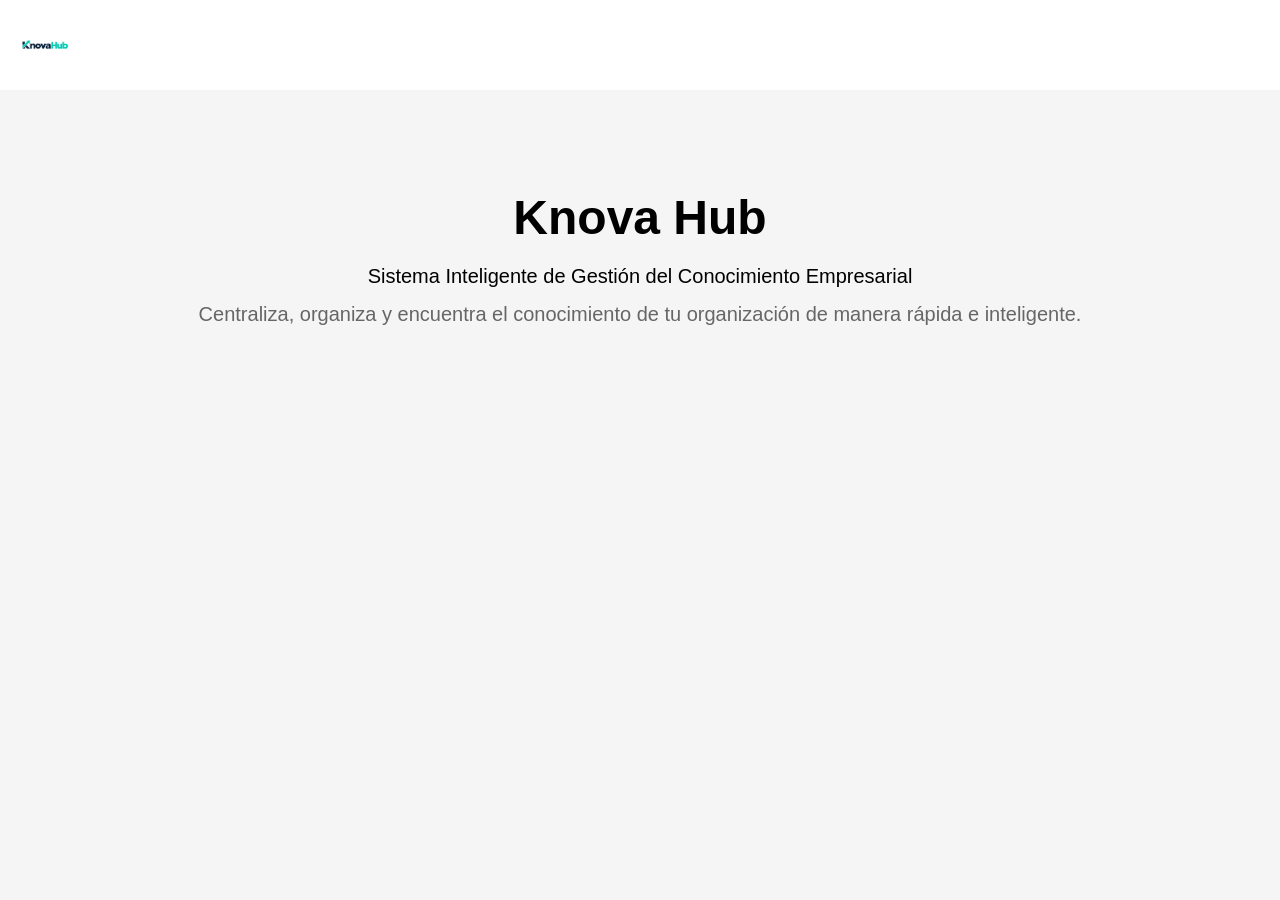
==== Client-Js/index.html @ af833eab "feat: crear estructura base de la Home Page" ====
<!DOCTYPE html>
<html lang="es">
<head>
    <meta charset="UTF-8">
    <meta name="viewport" content="width=device-width, initial-scale=1.0">

    <title>Knova Hub</title>

    <link rel="stylesheet" href="styles.css">
</head>

<body>

    <header class="header">
        <div class="logo-container">
            <img src="assets/logo.png" alt="Logo_KnovaHub" class="logo">
        </div>
    </header>

    <main>
        <section class="hero">
            <div class="hero-content">
                <h1>Knova Hub</h1>

                <p>
                    Sistema Inteligente de Gestión del Conocimiento Empresarial
                </p>

                <p class="hero-description">
                    Centraliza, organiza y encuentra el conocimiento de tu
                    organización de manera rápida e inteligente.
                </p>
            </div>
        </section>
    </main>

</body>
</html>
---- Client-Js/styles.css ----
* {
    margin: 0;
    padding: 0;
    box-sizing: border-box;
}

body {
    font-family: Arial, sans-serif;
    background-color: #f5f5f5;
}

.header {
    padding: 20px;
    background-color: white;
}

.logo-container {
    display: flex;
    align-items: center;
    gap: 10px;
}

.logo {
    width: 50px;
    height: 50px;
    object-fit: contain;
}

.logo-name {
    font-size: 24px;
    font-weight: bold;
}

.hero {
    padding: 100px 20px;
    text-align: center;
}

    .hero h1 {
        font-size: 48px;
        margin-bottom: 20px;
    }

    .hero p {
        font-size: 20px;
        margin-bottom: 15px;
    }

.hero-description {
    color: #666;
}
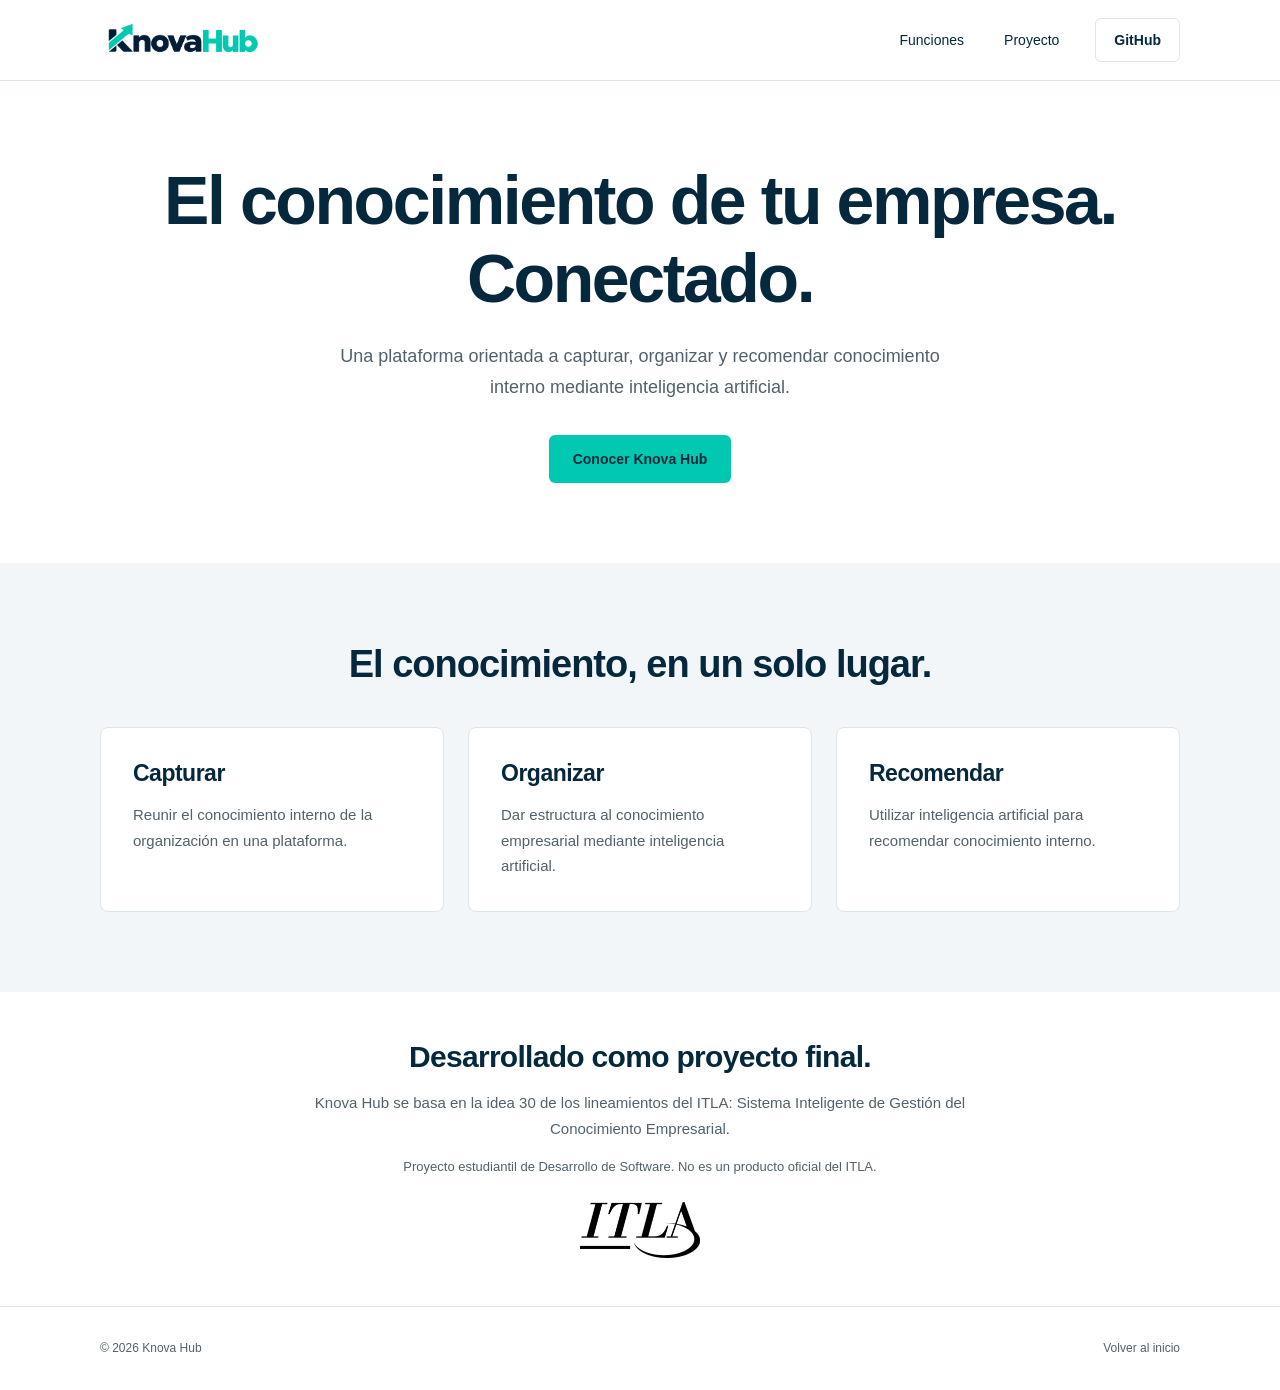
==== commit f19f6ebd: "Mejora visual y actualizacion de estructura" ====
--- a/Client-Js/index.html
+++ b/Client-Js/index.html
@@ -1,38 +1,128 @@
 <!DOCTYPE html>
 <html lang="es">
+
 <head>
     <meta charset="UTF-8">
     <meta name="viewport" content="width=device-width, initial-scale=1.0">
 
-    <title>Knova Hub</title>
+    <meta name="description"
+        content="Knova Hub: gestión del conocimiento empresarial con inteligencia artificial. Proyecto Final de Desarrollo de Software del ITLA.">
+
+    <title>Knova Hub — Conocimiento conectado</title>
 
     <link rel="stylesheet" href="styles.css">
+    <script src="script.js" defer></script>
 </head>
 
 <body>
+    <a class="skip-link" href="#contenido">Saltar al contenido</a>
 
-    <header class="header">
-        <div class="logo-container">
-            <img src="assets/logo.png" alt="Logo_KnovaHub" class="logo">
-        </div>
+    <!-- Navegación principal -->
+    <header class="site-header">
+        <nav class="container navigation" aria-label="Navegación principal">
+            <a class="brand" href="#inicio" aria-label="Knova Hub — Inicio">
+                <img src="assets/logo.png" alt="Knova Hub" width="180" height="72">
+            </a>
+
+            <div class="navigation-links">
+                <a href="#funciones">Funciones</a>
+                <a href="#proyecto">Proyecto</a>
+                <a href="https://github.com/emaaadev/knova_hub">
+                    GitHub
+                </a>
+            </div>
+        </nav>
     </header>
 
-    <main>
-        <section class="hero">
-            <div class="hero-content">
-                <h1>Knova Hub</h1>
+    <main id="contenido">
+        <!-- Presentación -->
+        <section class="hero" id="inicio" aria-labelledby="hero-title">
+            <div class="container">
+                <h1 id="hero-title">
+                    El conocimiento de tu empresa.
+                    <span>Conectado.</span>
+                </h1>
 
-                <p>
-                    Sistema Inteligente de Gestión del Conocimiento Empresarial
+                <p class="hero-description">
+                    Una plataforma orientada a capturar, organizar y
+                    recomendar conocimiento interno mediante
+                    inteligencia artificial.
                 </p>
 
-                <p class="hero-description">
-                    Centraliza, organiza y encuentra el conocimiento de tu
-                    organización de manera rápida e inteligente.
+                <a class="button" href="#funciones">
+                    Conocer Knova Hub
+                </a>
+            </div>
+        </section>
+
+        <!-- Funciones centrales -->
+        <section class="features" id="funciones" aria-labelledby="features-title">
+            <div class="container">
+                <h2 id="features-title">
+                    El conocimiento, en un solo lugar.
+                </h2>
+
+                <div class="feature-list">
+                    <article class="feature">
+                        <h3>Capturar</h3>
+                        <p>
+                            Reunir el conocimiento interno de la
+                            organización en una plataforma.
+                        </p>
+                    </article>
+
+                    <article class="feature">
+                        <h3>Organizar</h3>
+                        <p>
+                            Dar estructura al conocimiento empresarial
+                            mediante inteligencia artificial.
+                        </p>
+                    </article>
+
+                    <article class="feature">
+                        <h3>Recomendar</h3>
+                        <p>
+                            Utilizar inteligencia artificial para
+                            recomendar conocimiento interno.
+                        </p>
+                    </article>
+                </div>
+            </div>
+        </section>
+
+        <!-- Contexto académico -->
+        <section class="project" id="proyecto" aria-labelledby="project-title">
+            <div class="container project-content">
+                <h2 id="project-title">
+                    Desarrollado como proyecto final.
+                </h2>
+
+                <p class="project-description">
+                    Knova Hub se basa en la idea 30 de los lineamientos
+                    del ITLA: Sistema Inteligente de Gestión del
+                    Conocimiento Empresarial.
                 </p>
+
+                <p class="project-note">
+                    Proyecto estudiantil de Desarrollo de Software.
+                    No es un producto oficial del ITLA.
+                </p>
+
+                <a class="institution-logo" href="https://itla.edu.do/" aria-label="Visitar el sitio oficial del ITLA">
+                    <img src="assets/itla-logo.png" alt="Instituto Tecnológico de Las Américas" width="130" height="61"
+                        loading="lazy">
+                </a>
             </div>
         </section>
     </main>
 
+    <!-- Footer -->
+    <footer class="site-footer">
+        <div class="container footer-content">
+            <p>© <span id="current-year">2026</span> Knova Hub</p>
+            <a href="#inicio">Volver al inicio</a>
+        </div>
+    </footer>
 </body>
+
 </html>
--- a/Client-Js/styles.css
+++ b/Client-Js/styles.css
@@ -1,51 +1,458 @@
+/* =========================
+   01. COLORES Y BASE
+========================= */
+
+:root {
+    --white: #ffffff;
+    --section-background: #f3f6f8;
+    --heading: #06283d;
+    --text: #52616b;
+    --border: #dee6ea;
+    --brand: #01c8b0;
+    --brand-hover: #00b49e;
+    --focus: #007f70;
+}
+
 * {
+    box-sizing: border-box;
+}
+
+html {
+    scroll-behavior: smooth;
+    scroll-padding-top: 100px;
+}
+
+body {
     margin: 0;
-    padding: 0;
-    box-sizing: border-box;
-}
-
-body {
-    font-family: Arial, sans-serif;
-    background-color: #f5f5f5;
-}
-
-.header {
-    padding: 20px;
-    background-color: white;
-}
-
-.logo-container {
+    background: var(--white);
+    color: var(--text);
+    font-family: -apple-system, BlinkMacSystemFont, "Segoe UI", Arial, sans-serif;
+    line-height: 1.6;
+}
+
+h1,
+h2,
+h3,
+p {
+    margin: 0;
+}
+
+h1,
+h2,
+h3 {
+    color: var(--heading);
+    font-weight: 700;
+    line-height: 1.15;
+}
+
+a {
+    color: inherit;
+    text-decoration: none;
+}
+
+a:hover {
+    text-decoration: underline;
+    text-underline-offset: 4px;
+}
+
+a:focus-visible {
+    outline: 3px solid var(--focus);
+    outline-offset: 4px;
+}
+
+img {
+    display: block;
+    max-width: 100%;
+    height: auto;
+}
+
+.container {
+    width: min(1080px, calc(100% - 48px));
+    margin-inline: auto;
+}
+
+/* Acceso al contenido mediante teclado. */
+.skip-link {
+    position: fixed;
+    top: -100px;
+    left: 20px;
+    z-index: 200;
+    padding: 12px 16px;
+    background: var(--heading);
+    color: var(--white);
+    border-radius: 5px;
+}
+
+.skip-link:focus {
+    top: 12px;
+}
+
+
+/* =========================
+   02. NAVEGACIÓN
+========================= */
+
+.site-header {
+    position: sticky;
+    top: 0;
+    z-index: 100;
+    background: var(--white);
+    border-bottom: 1px solid var(--border);
+}
+
+.navigation {
     display: flex;
     align-items: center;
-    gap: 10px;
-}
-
-.logo {
-    width: 50px;
-    height: 50px;
-    object-fit: contain;
-}
-
-.logo-name {
-    font-size: 24px;
-    font-weight: bold;
-}
+    justify-content: space-between;
+    min-height: 80px;
+    gap: 24px;
+}
+
+.brand {
+    display: block;
+    flex-shrink: 0;
+}
+
+.brand img {
+    width: 165px;
+}
+
+.navigation-links {
+    display: flex;
+    align-items: center;
+    gap: 8px;
+    color: var(--heading);
+    font-size: 14px;
+    font-weight: 500;
+}
+
+.navigation-links a {
+    display: inline-flex;
+    align-items: center;
+    justify-content: center;
+    min-height: 44px;
+    padding: 10px 16px;
+    border-radius: 6px;
+    transition: background-color 0.2s ease;
+}
+
+.navigation-links a:hover {
+    background: var(--section-background);
+    text-decoration: none;
+}
+
+/* Destacar GitHub sin añadir clases al HTML actual. */
+.navigation-links a[href="https://github.com/emaaadev/knova_hub"] {
+    margin-left: 12px;
+    padding: 9px 18px;
+    border: 1px solid var(--border);
+    font-weight: 600;
+}
+
+
+/* =========================
+   03. PRESENTACIÓN
+========================= */
 
 .hero {
-    padding: 100px 20px;
+    padding-block: 80px;
     text-align: center;
 }
 
+.hero h1 {
+    max-width: 960px;
+    margin-inline: auto;
+    font-size: clamp(38px, 5.6vw, 68px);
+    letter-spacing: -2.4px;
+}
+
+.hero h1 span {
+    display: block;
+}
+
+.hero-description {
+    max-width: 600px;
+    margin: 24px auto 32px;
+    font-size: 18px;
+    line-height: 1.7;
+}
+
+.button {
+    display: inline-block;
+    padding: 13px 24px;
+    background: var(--brand);
+    color: var(--heading);
+    border-radius: 6px;
+    font-size: 14px;
+    font-weight: 600;
+    transition: background-color 0.2s ease;
+}
+
+.button:hover {
+    background: var(--brand-hover);
+    text-decoration: none;
+}
+
+
+/* =========================
+   04. FUNCIONES Y TARJETAS
+========================= */
+
+.features {
+    padding-block: 80px;
+    background: var(--section-background);
+}
+
+.features h2 {
+    max-width: 680px;
+    margin-inline: auto;
+    text-align: center;
+    font-size: clamp(28px, 3.2vw, 38px);
+    letter-spacing: -1px;
+}
+
+.feature-list {
+    display: grid;
+    grid-template-columns: repeat(3, minmax(0, 1fr));
+    gap: 24px;
+    margin-top: 40px;
+}
+
+.feature {
+    padding: 32px;
+    background: var(--white);
+    border: 1px solid var(--border);
+    border-radius: 8px;
+    transition:
+        transform 0.2s ease,
+        box-shadow 0.2s ease;
+}
+
+.feature h3 {
+    margin-bottom: 16px;
+    font-size: 23px;
+    letter-spacing: -0.5px;
+}
+
+.feature p {
+    font-size: 15px;
+    line-height: 1.7;
+}
+
+@media (hover: hover) and (pointer: fine) {
+    .feature:hover {
+        transform: translateY(-3px);
+        box-shadow: 0 8px 20px rgb(6 40 61 / 7%);
+    }
+}
+
+/* Aparición activada desde JavaScript. */
+@keyframes reveal-card {
+    from {
+        opacity: 0;
+        transform: translateY(16px);
+    }
+
+    to {
+        opacity: 1;
+        transform: translateY(0);
+    }
+}
+
+.feature.is-revealing {
+    animation: reveal-card 500ms ease both;
+}
+
+.feature.is-revealing:nth-child(2) {
+    animation-delay: 100ms;
+}
+
+.feature.is-revealing:nth-child(3) {
+    animation-delay: 200ms;
+}
+
+
+/* =========================
+   05. PROYECTO ACADÉMICO
+========================= */
+
+.project {
+    padding-block: 48px;
+    text-align: center;
+}
+
+.project-content {
+    max-width: 720px;
+}
+
+.project h2 {
+    margin-bottom: 16px;
+    font-size: clamp(24px, 2.8vw, 30px);
+    letter-spacing: -0.7px;
+}
+
+.project-description {
+    font-size: 15px;
+    line-height: 1.7;
+}
+
+.project-note {
+    margin-top: 16px;
+    font-size: 13px;
+}
+
+.institution-logo {
+    display: block;
+    width: fit-content;
+    margin: 24px auto 0;
+}
+
+.institution-logo img {
+    width: 120px;
+
+    /* Hace legible el PNG blanco actual sobre el fondo claro. */
+    filter: brightness(0);
+}
+
+
+/* =========================
+   06. FOOTER
+========================= */
+
+.site-footer {
+    border-top: 1px solid var(--border);
+}
+
+.footer-content {
+    display: flex;
+    align-items: center;
+    justify-content: space-between;
+    gap: 24px;
+    padding-block: 24px;
+    font-size: 12px;
+}
+
+.footer-content a {
+    padding-block: 8px;
+}
+
+
+/* =========================
+   07. TABLET Y MÓVIL
+========================= */
+
+@media (max-width: 760px) {
+    .feature-list {
+        grid-template-columns: 1fr;
+        max-width: 540px;
+        margin-inline: auto;
+        gap: 16px;
+    }
+
+    .hero,
+    .features {
+        padding-block: 64px;
+    }
+}
+
+@media (max-width: 540px) {
+    html {
+        scroll-padding-top: 150px;
+    }
+
+    .container {
+        width: calc(100% - 40px);
+    }
+
+    .navigation {
+        flex-direction: column;
+        justify-content: center;
+        gap: 0;
+        padding-block: 6px 12px;
+    }
+
+    .brand img {
+        width: 140px;
+    }
+
+    .navigation-links {
+        justify-content: center;
+        flex-wrap: wrap;
+        gap: 4px;
+        font-size: 13px;
+    }
+
+    .navigation-links a {
+        padding-inline: 12px;
+    }
+
+    .navigation-links a[href="https://github.com/emaaadev/knova_hub"] {
+        margin-left: 4px;
+        padding-inline: 14px;
+    }
+
+    .hero,
+    .features {
+        padding-block: 48px;
+    }
+
     .hero h1 {
-        font-size: 48px;
-        margin-bottom: 20px;
-    }
-
-    .hero p {
-        font-size: 20px;
-        margin-bottom: 15px;
-    }
-
-.hero-description {
-    color: #666;
-}
+        font-size: clamp(34px, 9vw, 46px);
+        letter-spacing: -1.4px;
+    }
+
+    .hero-description {
+        margin-block: 24px;
+        font-size: 16px;
+    }
+
+    .feature-list {
+        margin-top: 32px;
+    }
+
+    .feature {
+        padding: 24px;
+    }
+
+    .feature h3 {
+        font-size: 21px;
+    }
+
+    .project {
+        padding-block: 40px;
+    }
+
+    .institution-logo img {
+        width: 110px;
+    }
+
+    .footer-content {
+        flex-wrap: wrap;
+        gap: 12px;
+    }
+}
+
+
+/* =========================
+   08. MOVIMIENTO REDUCIDO
+========================= */
+
+@media (prefers-reduced-motion: reduce) {
+    html {
+        scroll-behavior: auto;
+    }
+
+    .feature,
+    .button,
+    .navigation-links a {
+        transition: none;
+    }
+
+    .feature:hover {
+        transform: none;
+    }
+
+    .feature.is-revealing {
+        animation: none;
+    }
+}
